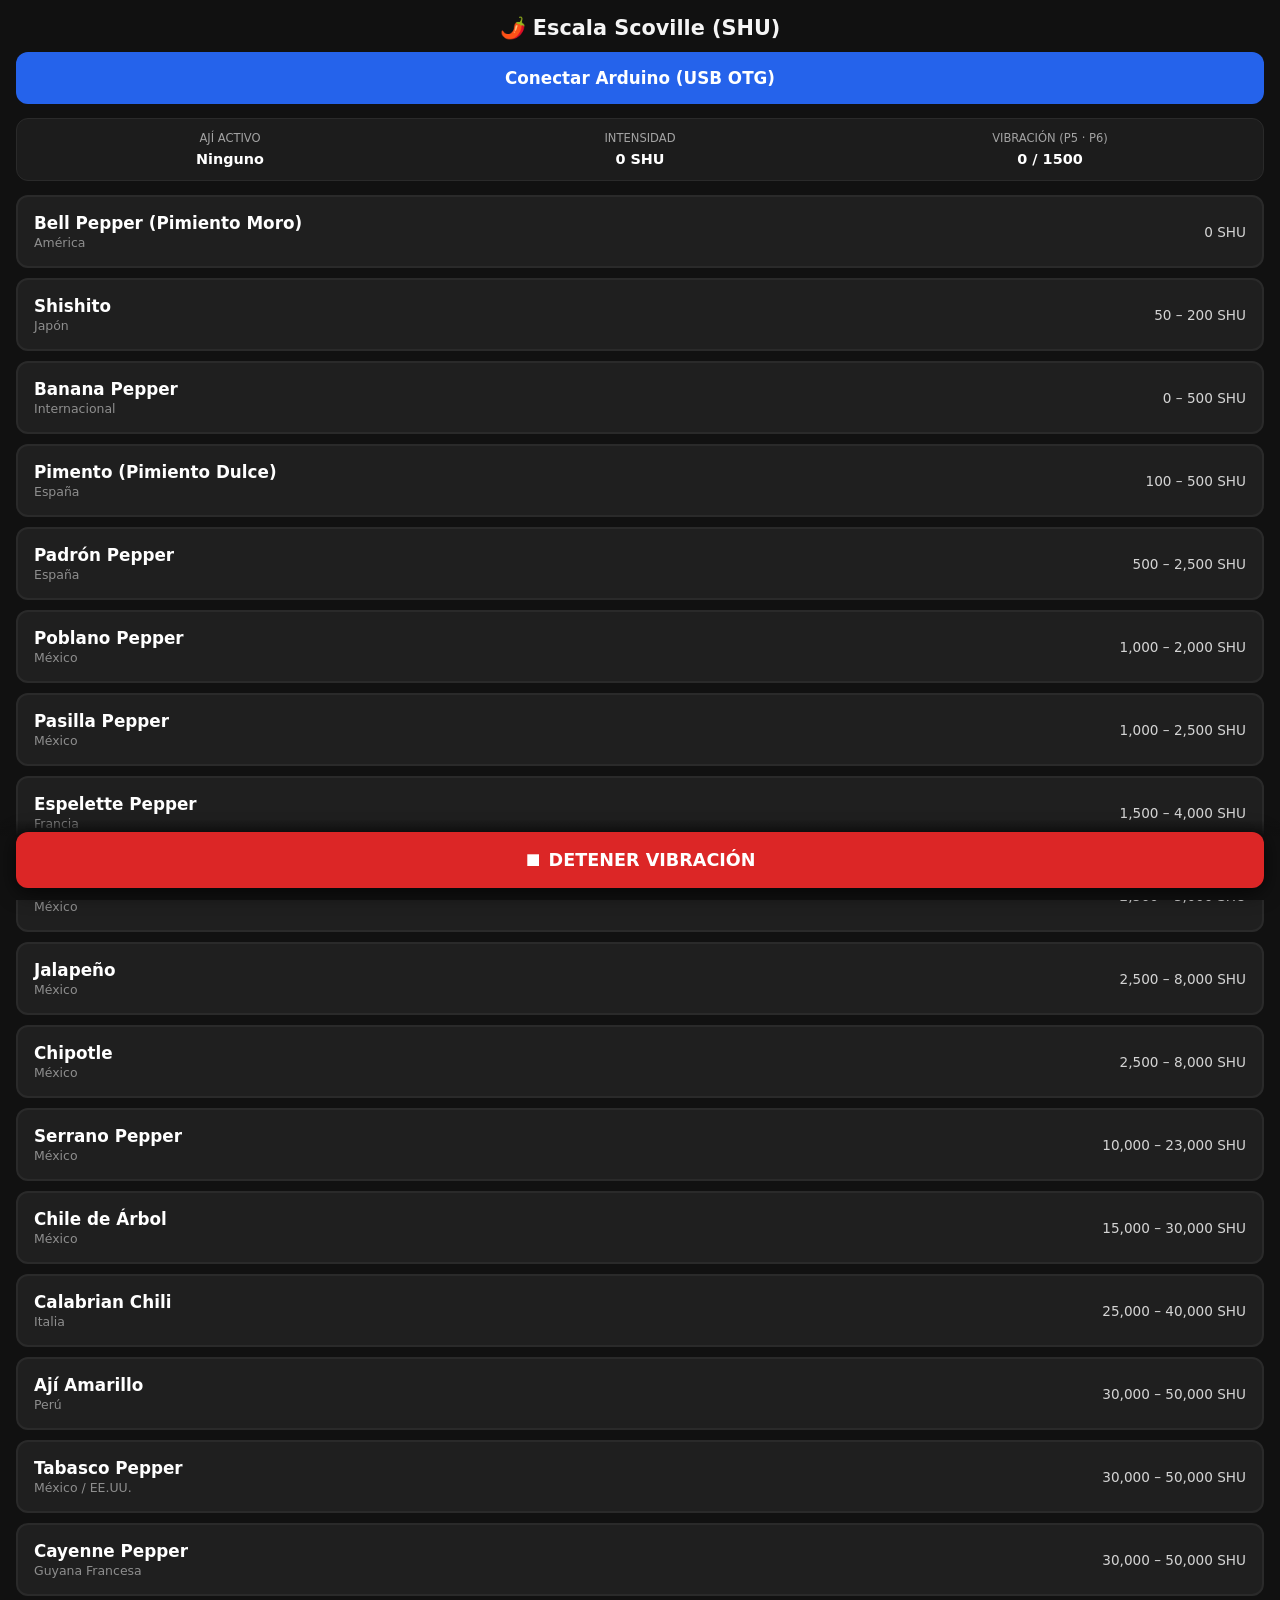
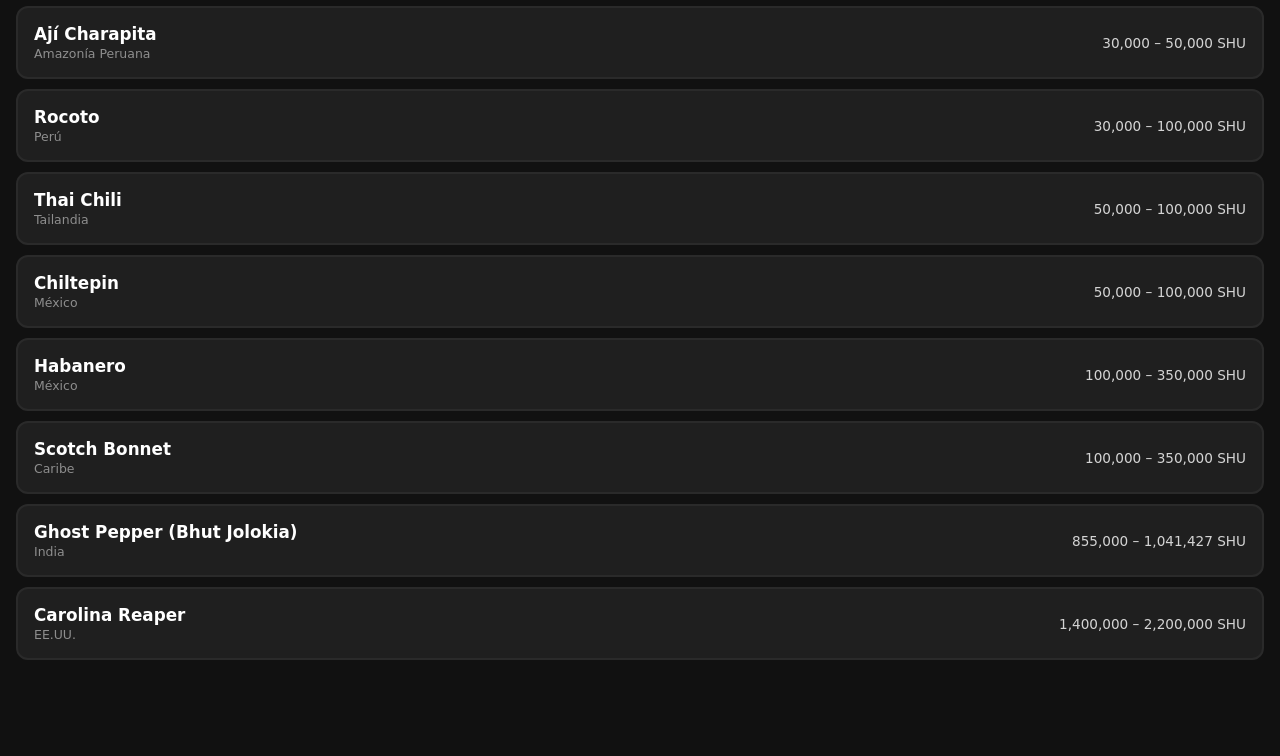
==== index.html @ cbf3cda1 "main page" ====
<!DOCTYPE html>
<html lang="es">
<head>
  <meta charset="UTF-8" />
  <meta name="viewport" content="width=device-width, initial-scale=1.0, maximum-scale=1.0, user-scalable=no" />
  <title>Atlas del Picor — Vibración Física (SHU)</title>
  <script src="https://app.protobject.com/framework/p.js"></script>
  <style>
    * { box-sizing: border-box; -webkit-tap-highlight-color: transparent; }
    body {
      font-family: system-ui, -apple-system, BlinkMacSystemFont, "Segoe UI", Roboto, sans-serif;
      margin: 0; padding: 16px 16px 96px 16px;
      background: #111111; color: #f5f5f5; min-height: 100vh;
    }
    header { margin-bottom: 14px; }
    h1 { font-size: 1.3rem; margin: 0 0 12px 0; text-align: center; }
    button {
      cursor: pointer; border: none; border-radius: 12px;
      font-weight: 600; font-family: inherit;
      transition: transform 0.08s ease, background-color 0.15s ease;
    }
    button:active { transform: scale(0.98); }
    #btnConnect { background: #2563eb; color: #ffffff; width: 100%; padding: 16px; font-size: 1.05rem; }
    #btnConnect.connected { background: #16a34a; }
    .telemetry {
      display: grid; grid-template-columns: repeat(3, 1fr); gap: 8px;
      background: #1c1c1c; border: 1px solid #2a2a2a; border-radius: 12px;
      padding: 12px; margin-bottom: 14px; text-align: center;
    }
    .telemetry-item .label { display: block; font-size: 0.72rem; color: #a3a3a3; text-transform: uppercase; margin-bottom: 4px; }
    .telemetry-item strong { font-size: 0.9rem; color: #ffffff; }
    .lista-ajies { display: flex; flex-direction: column; gap: 10px; }
    .aji-btn {
      background: #1f1f1f; color: #ffffff; padding: 16px;
      display: flex; justify-content: space-between; align-items: center;
      font-size: 1.05rem; border: 2px solid #2a2a2a; text-align: left;
    }
    .aji-btn.active { border-color: #ef4444; background: #381616; }
    .aji-info { display: flex; flex-direction: column; gap: 2px; }
    .aji-origen { font-size: 0.78rem; color: #8e8e8e; font-weight: 400; }
    .shu { font-size: 0.85rem; color: #d4d4d4; font-weight: 500; white-space: nowrap; }
    footer {
      position: fixed; bottom: 0; left: 0; right: 0; padding: 12px 16px;
      background: linear-gradient(to top, #111111 80%, rgba(17, 17, 17, 0));
    }
    #btnStop {
      width: 100%; background: #dc2626; color: #ffffff; padding: 18px;
      font-size: 1.1rem; box-shadow: 0 4px 20px rgba(0, 0, 0, 0.7);
    }
  </style>
</head>
<body>

  <header>
    <h1>🌶️ Escala Scoville (SHU)</h1>
    <button id="btnConnect" type="button">Conectar Arduino (USB OTG)</button>
  </header>

  <section class="telemetry" aria-live="polite">
    <div class="telemetry-item">
      <span class="label">Ají activo</span>
      <strong id="lblNombre">Ninguno</strong>
    </div>
    <div class="telemetry-item">
      <span class="label">Intensidad</span>
      <strong id="lblShu">0 SHU</strong>
    </div>
    <div class="telemetry-item">
      <span class="label">Vibración (P5 · P6)</span>
      <strong id="lblVel">0 / 1500</strong>
    </div>
  </section>

  <main class="lista-ajies" id="menuAjies"></main>

  <footer>
    <button id="btnStop" type="button">⏹ DETENER VIBRACIÓN</button>
  </footer>

  <script>
    const PIN_SERVO_1 = 5;
    const PIN_SERVO_2 = 6;
    const MAX_SHU = 1800000;

    let conectado = false;
    let intervaloVibracion = null;
    let direccion = 1;

    const AJIES = [
      { nombre: "Bell Pepper (Pimiento Moro)", origen: "América", rango: "0 SHU", shuPromedio: 0 },
      { nombre: "Shishito", origen: "Japón", rango: "50 – 200 SHU", shuPromedio: 125 },
      { nombre: "Banana Pepper", origen: "Internacional", rango: "0 – 500 SHU", shuPromedio: 250 },
      { nombre: "Pimento (Pimiento Dulce)", origen: "España", rango: "100 – 500 SHU", shuPromedio: 300 },
      { nombre: "Padrón Pepper", origen: "España", rango: "500 – 2,500 SHU", shuPromedio: 1500 },
      { nombre: "Poblano Pepper", origen: "México", rango: "1,000 – 2,000 SHU", shuPromedio: 1500 },
      { nombre: "Pasilla Pepper", origen: "México", rango: "1,000 – 2,500 SHU", shuPromedio: 1750 },
      { nombre: "Espelette Pepper", origen: "Francia", rango: "1,500 – 4,000 SHU", shuPromedio: 2750 },
      { nombre: "Guajillo Pepper", origen: "México", rango: "2,500 – 5,000 SHU", shuPromedio: 3750 },
      { nombre: "Jalapeño", origen: "México", rango: "2,500 – 8,000 SHU", shuPromedio: 5250 },
      { nombre: "Chipotle", origen: "México", rango: "2,500 – 8,000 SHU", shuPromedio: 5250 },
      { nombre: "Serrano Pepper", origen: "México", rango: "10,000 – 23,000 SHU", shuPromedio: 16500 },
      { nombre: "Chile de Árbol", origen: "México", rango: "15,000 – 30,000 SHU", shuPromedio: 22500 },
      { nombre: "Calabrian Chili", origen: "Italia", rango: "25,000 – 40,000 SHU", shuPromedio: 32500 },
      { nombre: "Ají Amarillo", origen: "Perú", rango: "30,000 – 50,000 SHU", shuPromedio: 40000 },
      { nombre: "Tabasco Pepper", origen: "México / EE.UU.", rango: "30,000 – 50,000 SHU", shuPromedio: 40000 },
      { nombre: "Cayenne Pepper", origen: "Guyana Francesa", rango: "30,000 – 50,000 SHU", shuPromedio: 40000 },
      { nombre: "Ají Charapita", origen: "Amazonía Peruana", rango: "30,000 – 50,000 SHU", shuPromedio: 40000 },
      { nombre: "Rocoto", origen: "Perú", rango: "30,000 – 100,000 SHU", shuPromedio: 65000 },
      { nombre: "Thai Chili", origen: "Tailandia", rango: "50,000 – 100,000 SHU", shuPromedio: 75000 },
      { nombre: "Chiltepin", origen: "México", rango: "50,000 – 100,000 SHU", shuPromedio: 75000 },
      { nombre: "Habanero", origen: "México", rango: "100,000 – 350,000 SHU", shuPromedio: 225000 },
      { nombre: "Scotch Bonnet", origen: "Caribe", rango: "100,000 – 350,000 SHU", shuPromedio: 225000 },
      { nombre: "Ghost Pepper (Bhut Jolokia)", origen: "India", rango: "855,000 – 1,041,427 SHU", shuPromedio: 948214 },
      { nombre: "Carolina Reaper", origen: "EE.UU.", rango: "1,400,000 – 2,200,000 SHU", shuPromedio: 1800000 }
    ];

    function calcularIntensidad(shu) {
      if (shu <= 0) return { velocidad: 0, periodoMs: 0 };
      const escala = Math.log10(shu + 1) / Math.log10(MAX_SHU + 1);
      // Fuerza más contrastada: de 250 (suave) a 1500 (máximo)
      const velocidad = Math.round(250 + escala * 1250);
      // Arco amplio: de 450 ms (recorrido lento y amplio) a 140 ms (sacudida rápida y amplia)
      const periodoMs = Math.round(450 - escala * 310);
      return { velocidad, periodoMs };
    }

    function escribirMotores(valor) {
      if (!conectado) return;
      Protobject.Arduino.contServoWrite({ pin: PIN_SERVO_1, value: valor });
      Protobject.Arduino.contServoWrite({ pin: PIN_SERVO_2, value: valor });
    }

    function detenerVibracion() {
      if (intervaloVibracion) {
        clearInterval(intervaloVibracion);
        intervaloVibracion = null;
      }
      escribirMotores(0);
    }

    function iniciarVibracion(velocidad, periodoMs) {
      detenerVibracion();
      if (velocidad <= 0) return;

      direccion = 1;
      escribirMotores(velocidad);

      intervaloVibracion = setInterval(() => {
        direccion *= -1;
        escribirMotores(velocidad * direccion);
      }, periodoMs);
    }

    const btnConnect = document.getElementById("btnConnect");
    btnConnect.addEventListener("click", async () => {
      try {
        await Protobject.Arduino.start();
        conectado = true;
        btnConnect.textContent = "✅ Arduino Conectado (Pines 5 y 6)";
        btnConnect.classList.add("connected");
        detenerVibracion();
      } catch (error) {
        alert("Error al conectar USB. Verifica que el cable esté conectado y cierra el Arduino IDE.");
      }
    });

    const contenedor = document.getElementById("menuAjies");
    AJIES.forEach((aji) => {
      const btn = document.createElement("button");
      btn.type = "button";
      btn.className = "aji-btn";
      btn.innerHTML = `
        <div class="aji-info">
          <span>${aji.nombre}</span>
          <span class="aji-origen">${aji.origen}</span>
        </div>
        <span class="shu">${aji.rango}</span>
      `;

      btn.addEventListener("click", () => {
        document.querySelectorAll(".aji-btn").forEach((b) => b.classList.remove("active"));
        btn.classList.add("active");

        const { velocidad, periodoMs } = calcularIntensidad(aji.shuPromedio);
        document.getElementById("lblNombre").textContent = aji.nombre;
        document.getElementById("lblShu").textContent = aji.rango;
        document.getElementById("lblVel").textContent = velocidad > 0 ? `${velocidad} (${periodoMs}ms)` : "0 / 1500";

        iniciarVibracion(velocidad, periodoMs);
      });

      contenedor.appendChild(btn);
    });

    document.getElementById("btnStop").addEventListener("click", () => {
      document.querySelectorAll(".aji-btn").forEach((b) => b.classList.remove("active"));
      document.getElementById("lblNombre").textContent = "Detenido";
      document.getElementById("lblShu").textContent = "0 SHU";
      document.getElementById("lblVel").textContent = "0 / 1500";
      detenerVibracion();
    });
  </script>
</body>
</html>
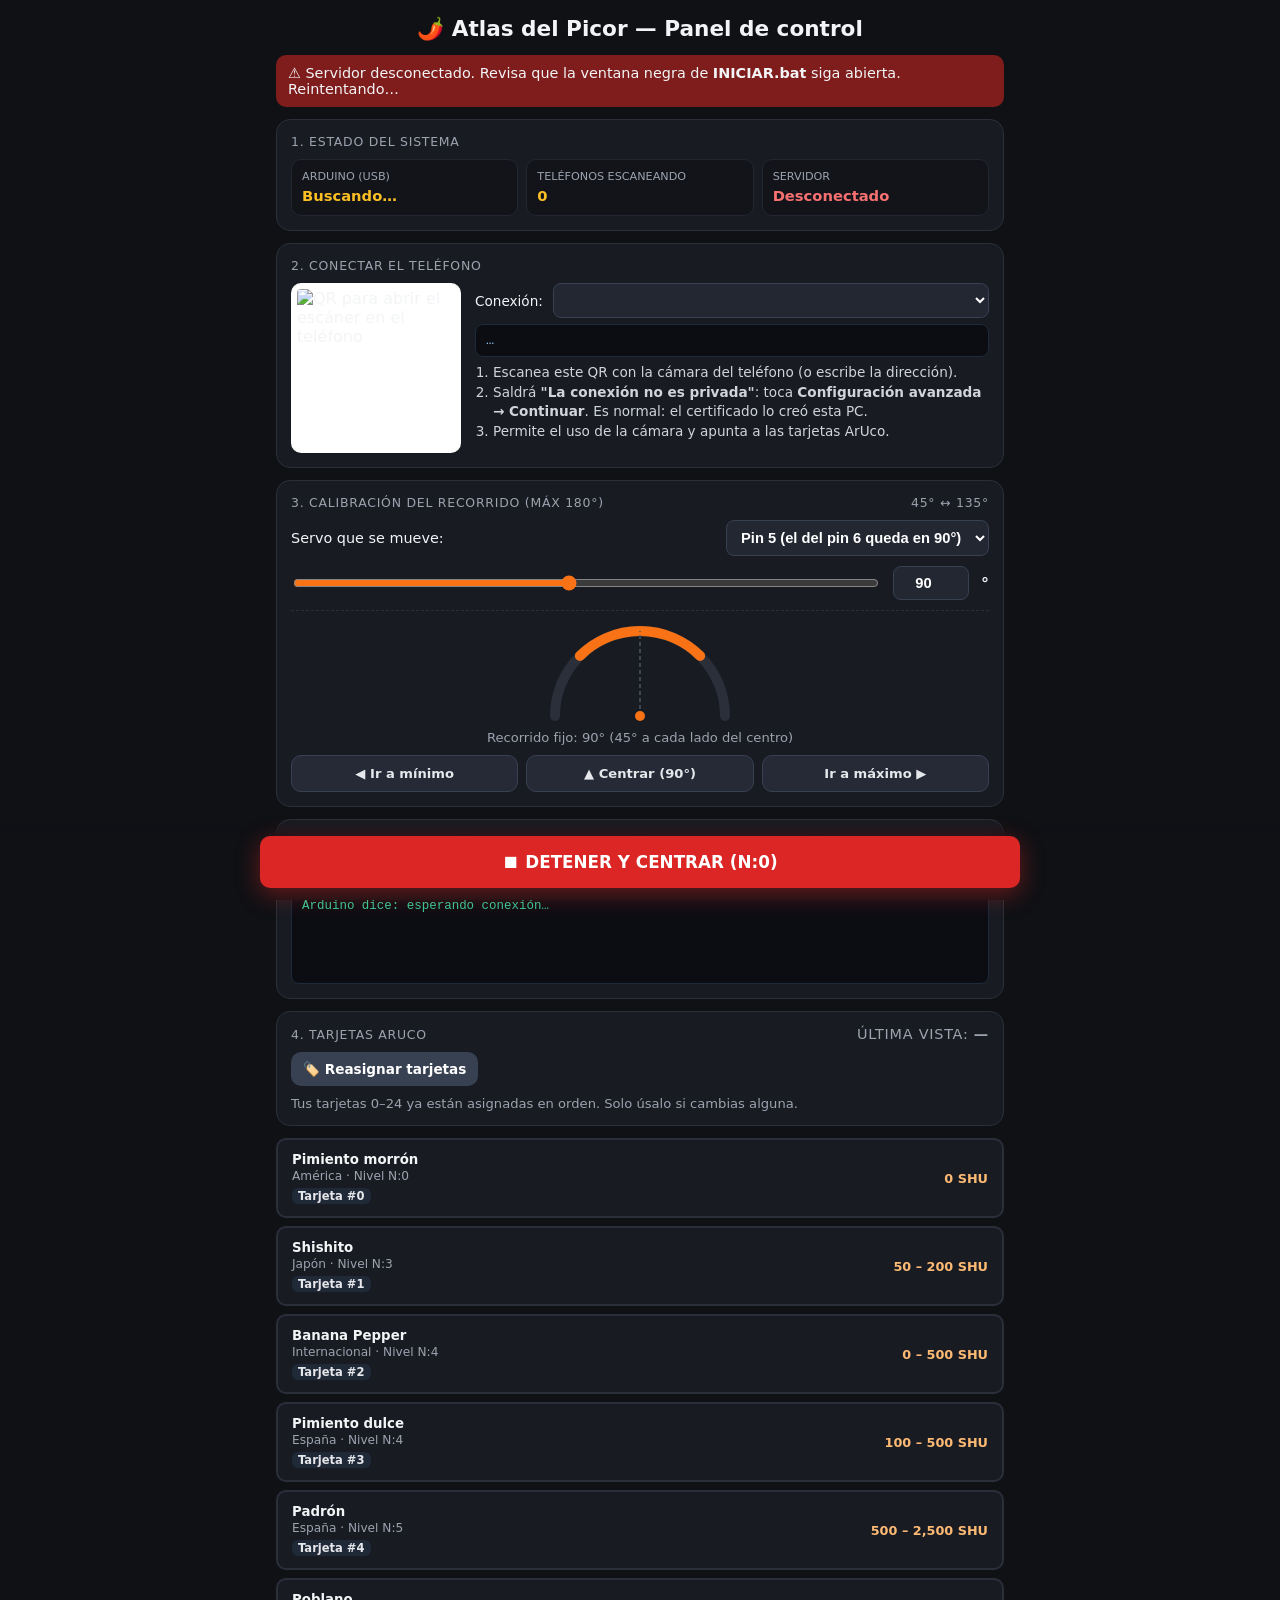
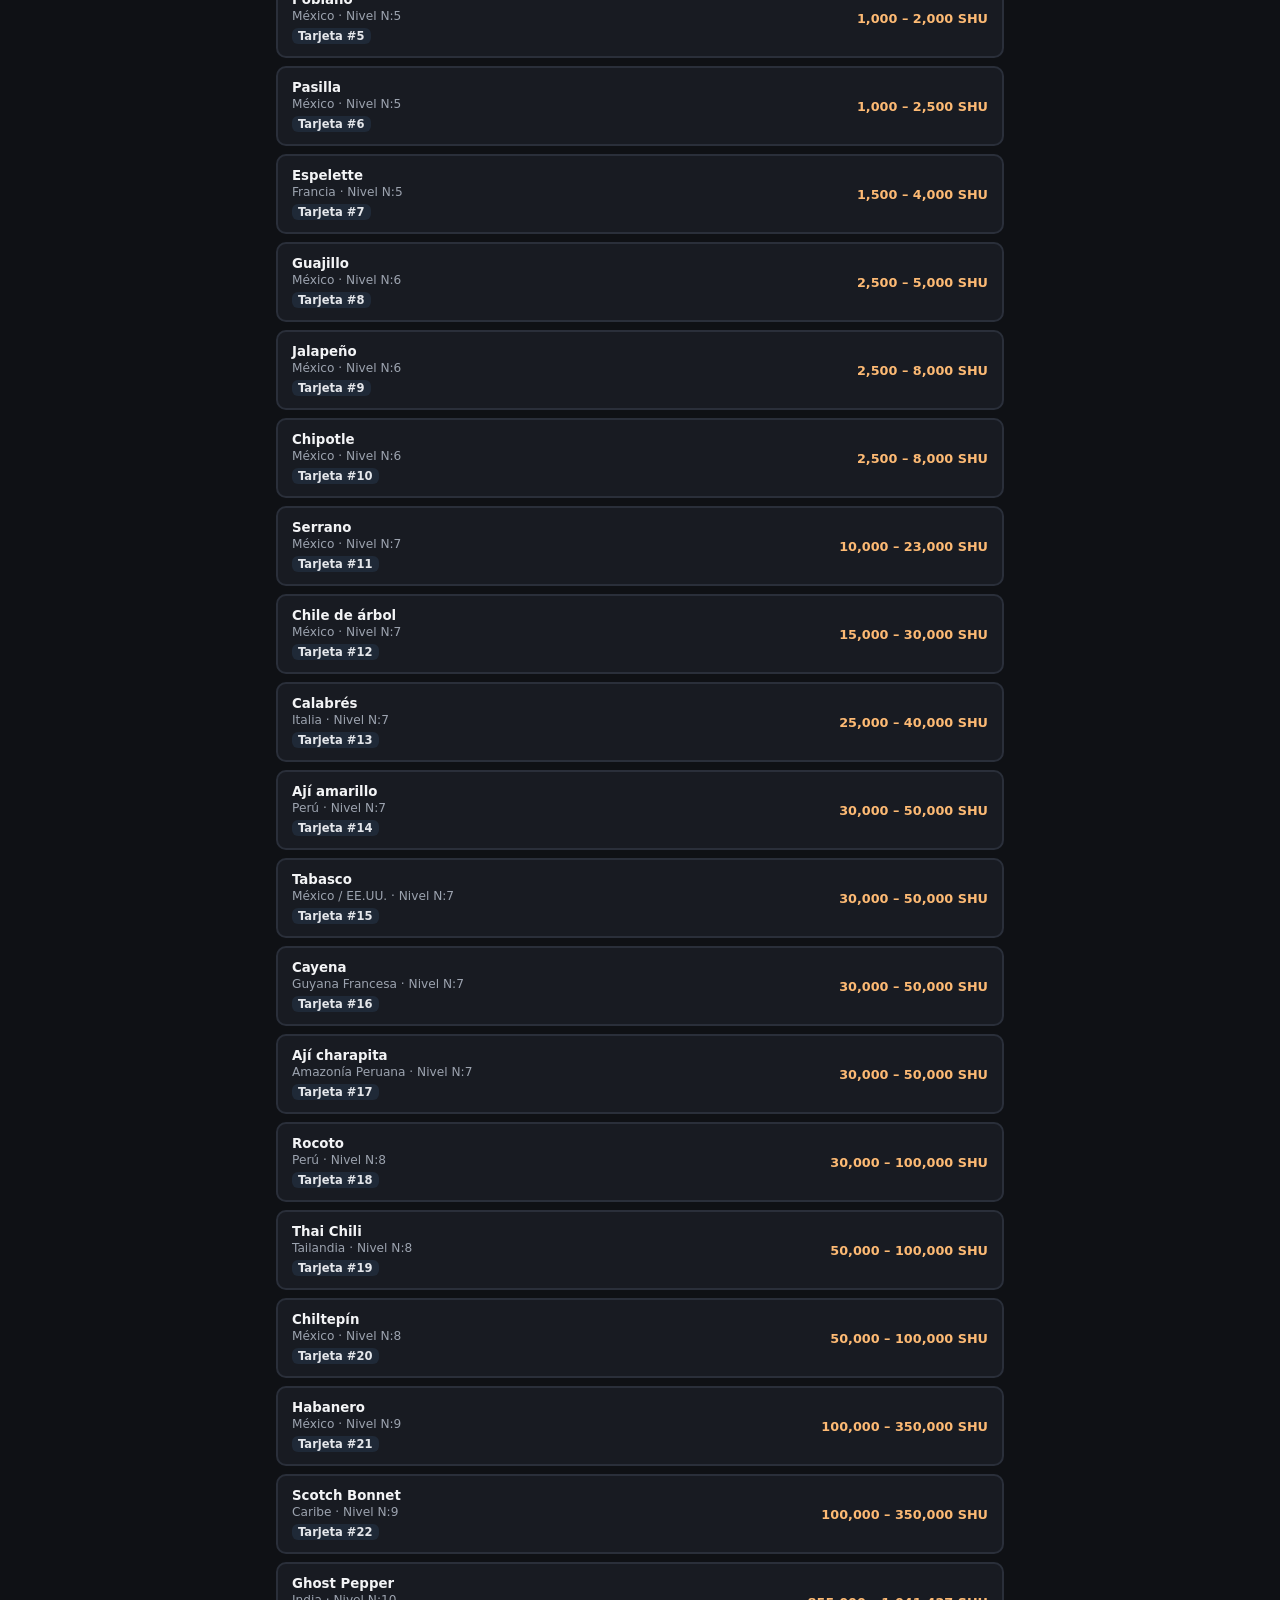
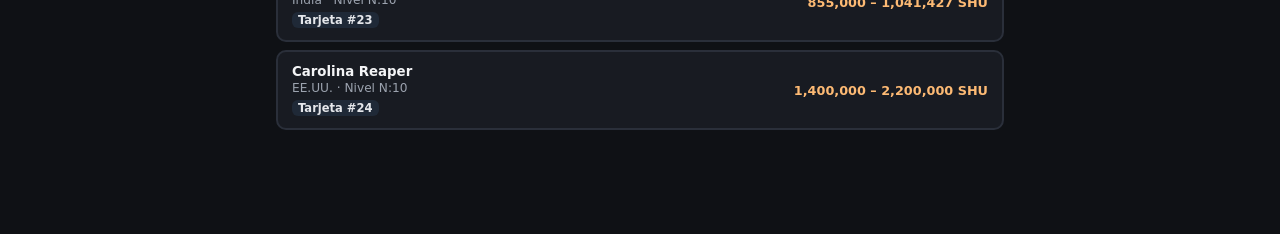
==== commit 667676ba: "Add files via upload Interfaz web de la versión "puente PC" del Atlas del Picor: el teléfono lee las" ====
--- a/index.html
+++ b/index.html
@@ -1,204 +1,388 @@
 <!DOCTYPE html>
+<!--
+  Atlas del Picor — PANEL DE CONTROL (se abre en la PC: http://localhost:3000)
+  Lo abre solo INICIAR.bat. Aquí se calibra el servo, se ve qué tarjeta leyó el
+  teléfono y se puede activar cualquier ají a mano.
+  Si dice "Servidor desconectado": la ventana negra de INICIAR.bat se cerró.
+-->
 <html lang="es">
 <head>
   <meta charset="UTF-8" />
-  <meta name="viewport" content="width=device-width, initial-scale=1.0, maximum-scale=1.0, user-scalable=no" />
-  <title>Atlas del Picor — Vibración Física (SHU)</title>
-  <script src="https://app.protobject.com/framework/p.js"></script>
+  <meta name="viewport" content="width=device-width, initial-scale=1.0" />
+  <title>Atlas del Picor — Panel</title>
+  <link rel="icon" href="data:," />
   <style>
-    * { box-sizing: border-box; -webkit-tap-highlight-color: transparent; }
+    :root {
+      --bg: #0f1115; --card: #181b22; --border: #2a2f3a;
+      --text: #f3f4f6; --muted: #9ca3af; --primary: #2563eb;
+      --success: #16a34a; --danger: #dc2626; --accent: #f97316; --warn: #f59e0b;
+    }
+    * { box-sizing: border-box; }
     body {
-      font-family: system-ui, -apple-system, BlinkMacSystemFont, "Segoe UI", Roboto, sans-serif;
-      margin: 0; padding: 16px 16px 96px 16px;
-      background: #111111; color: #f5f5f5; min-height: 100vh;
-    }
-    header { margin-bottom: 14px; }
-    h1 { font-size: 1.3rem; margin: 0 0 12px 0; text-align: center; }
-    button {
-      cursor: pointer; border: none; border-radius: 12px;
-      font-weight: 600; font-family: inherit;
-      transition: transform 0.08s ease, background-color 0.15s ease;
-    }
+      font-family: system-ui, -apple-system, sans-serif;
+      margin: 0 auto; padding: 16px 16px 104px;
+      background: var(--bg); color: var(--text); max-width: 760px;
+    }
+    h1 { font-size: 1.35rem; margin: 0 0 14px; text-align: center; }
+    .card { background: var(--card); border: 1px solid var(--border); border-radius: 14px; padding: 14px; margin-bottom: 12px; }
+    .card-title {
+      font-size: 0.78rem; text-transform: uppercase; letter-spacing: 0.06em; color: var(--muted);
+      margin: 0 0 10px; display: flex; justify-content: space-between; align-items: center; gap: 8px;
+    }
+    button { cursor: pointer; border: none; border-radius: 10px; font-weight: 600; font-family: inherit; }
     button:active { transform: scale(0.98); }
-    #btnConnect { background: #2563eb; color: #ffffff; width: 100%; padding: 16px; font-size: 1.05rem; }
-    #btnConnect.connected { background: #16a34a; }
-    .telemetry {
-      display: grid; grid-template-columns: repeat(3, 1fr); gap: 8px;
-      background: #1c1c1c; border: 1px solid #2a2a2a; border-radius: 12px;
-      padding: 12px; margin-bottom: 14px; text-align: center;
-    }
-    .telemetry-item .label { display: block; font-size: 0.72rem; color: #a3a3a3; text-transform: uppercase; margin-bottom: 4px; }
-    .telemetry-item strong { font-size: 0.9rem; color: #ffffff; }
-    .lista-ajies { display: flex; flex-direction: column; gap: 10px; }
+    .estado-grid { display: grid; grid-template-columns: repeat(3, 1fr); gap: 8px; }
+    @media (max-width: 560px) { .estado-grid { grid-template-columns: 1fr; } }
+    .chip { background: #12141a; border: 1px solid #222630; border-radius: 10px; padding: 10px; }
+    .chip span { display: block; font-size: 0.7rem; color: var(--muted); text-transform: uppercase; margin-bottom: 3px; }
+    .chip strong { font-size: 0.92rem; }
+    .ok { color: #4ade80; } .mal { color: #f87171; } .medio { color: #fbbf24; }
+    .telefono { display: grid; grid-template-columns: 170px 1fr; gap: 14px; align-items: start; }
+    @media (max-width: 560px) { .telefono { grid-template-columns: 1fr; justify-items: center; } }
+    #qr { width: 170px; height: 170px; background: #fff; border-radius: 10px; padding: 6px; }
+    .url-box {
+      background: #0b0d13; padding: 8px 10px; border-radius: 8px; font-family: monospace; font-size: 0.85rem;
+      color: #93c5fd; word-break: break-all; border: 1px solid #1e293b; margin: 6px 0;
+    }
+    ol.pasos { margin: 6px 0 0; padding-left: 18px; font-size: 0.85rem; color: #d1d5db; line-height: 1.45; }
+    select, input[type="number"] {
+      background: #232732; color: #fff; border: 1px solid #374151; border-radius: 8px;
+      padding: 8px 10px; font-size: 0.92rem; font-weight: 600;
+    }
+    input[type="number"] { width: 76px; text-align: center; }
+    .fila { display: flex; justify-content: space-between; align-items: center; gap: 10px; margin-bottom: 10px; }
+    .range-controls { display: flex; align-items: center; gap: 12px; }
+    input[type="range"] { flex: 1; accent-color: var(--accent); cursor: pointer; }
+    .arc-preview { display: flex; flex-direction: column; align-items: center; margin-top: 10px; padding-top: 10px; border-top: 1px dashed var(--border); }
+    .arc-info { font-size: 0.82rem; color: var(--muted); margin-top: 4px; }
+    .test-btns { display: grid; grid-template-columns: repeat(3, 1fr); gap: 8px; margin-top: 10px; }
+    .btn-test { background: #252a36; color: #e5e7eb; border: 1px solid #374151; padding: 10px 6px; font-size: 0.82rem; }
+    .telemetry { display: grid; grid-template-columns: repeat(4, 1fr); gap: 6px; text-align: center; }
+    .telemetry div { background: #12141a; padding: 8px 4px; border-radius: 8px; border: 1px solid #222630; }
+    .telemetry span { display: block; font-size: 0.68rem; color: var(--muted); text-transform: uppercase; }
+    .telemetry strong { font-size: 0.88rem; }
+    .log-box {
+      margin-top: 8px; background: #0b0d13; border: 1px solid #1e293b; border-radius: 8px; padding: 6px 10px;
+      font-family: monospace; font-size: 0.78rem; color: #34d399; height: 92px; overflow-y: auto; white-space: pre-wrap;
+    }
+    .asignar-barra { display: flex; align-items: center; gap: 10px; flex-wrap: wrap; }
+    #btnModoAsignar { background: #374151; color: #fff; padding: 9px 12px; font-size: 0.85rem; }
+    #btnModoAsignar.on { background: var(--warn); color: #111; }
+    #ayudaAsignar { font-size: 0.84rem; color: #fde68a; margin-top: 8px; display: none; }
+    #ayudaAsignar.visible { display: block; }
+    .ultimo { font-size: 0.9rem; }
+    .lista-ajies { display: flex; flex-direction: column; gap: 8px; }
     .aji-btn {
-      background: #1f1f1f; color: #ffffff; padding: 16px;
-      display: flex; justify-content: space-between; align-items: center;
-      font-size: 1.05rem; border: 2px solid #2a2a2a; text-align: left;
-    }
-    .aji-btn.active { border-color: #ef4444; background: #381616; }
-    .aji-info { display: flex; flex-direction: column; gap: 2px; }
-    .aji-origen { font-size: 0.78rem; color: #8e8e8e; font-weight: 400; }
-    .shu { font-size: 0.85rem; color: #d4d4d4; font-weight: 500; white-space: nowrap; }
+      background: var(--card); color: var(--text); padding: 12px 14px; display: flex; justify-content: space-between;
+      align-items: center; border: 2px solid var(--border); text-align: left; gap: 10px;
+    }
+    .aji-btn.active { border-color: var(--accent); background: #2b1810; }
+    .aji-btn.visto { box-shadow: 0 0 0 2px #fbbf24 inset; }
+    body.asignando .aji-btn { border-style: dashed; border-color: #a16207; }
+    .aji-meta { display: flex; flex-direction: column; gap: 2px; }
+    .aji-sub { font-size: 0.76rem; color: var(--muted); font-weight: 400; }
+    .aji-badge { text-align: right; font-size: 0.8rem; color: #fdba74; font-weight: 600; }
+    .aruco-tag { display: inline-block; background: #1f2937; color: #e5e7eb; border-radius: 6px; padding: 1px 6px; font-size: 0.72rem; margin-top: 3px; }
+    .aruco-tag.sin { background: #7f1d1d; }
     footer {
       position: fixed; bottom: 0; left: 0; right: 0; padding: 12px 16px;
-      background: linear-gradient(to top, #111111 80%, rgba(17, 17, 17, 0));
-    }
-    #btnStop {
-      width: 100%; background: #dc2626; color: #ffffff; padding: 18px;
-      font-size: 1.1rem; box-shadow: 0 4px 20px rgba(0, 0, 0, 0.7);
-    }
+      background: linear-gradient(to top, var(--bg) 82%, transparent); display: flex; justify-content: center;
+    }
+    #btnStop { width: 100%; max-width: 760px; background: var(--danger); color: #fff; padding: 16px; font-size: 1.05rem; box-shadow: 0 6px 24px rgba(220,38,38,.45); }
+    #avisoServidor { display: none; background: #7f1d1d; border-radius: 10px; padding: 10px 12px; margin-bottom: 12px; font-size: 0.9rem; }
+    #avisoServidor.visible { display: block; }
   </style>
 </head>
 <body>
-
-  <header>
-    <h1>🌶️ Escala Scoville (SHU)</h1>
-    <button id="btnConnect" type="button">Conectar Arduino (USB OTG)</button>
-  </header>
-
-  <section class="telemetry" aria-live="polite">
-    <div class="telemetry-item">
-      <span class="label">Ají activo</span>
-      <strong id="lblNombre">Ninguno</strong>
-    </div>
-    <div class="telemetry-item">
-      <span class="label">Intensidad</span>
-      <strong id="lblShu">0 SHU</strong>
-    </div>
-    <div class="telemetry-item">
-      <span class="label">Vibración (P5 · P6)</span>
-      <strong id="lblVel">0 / 1500</strong>
+  <h1>🌶️ Atlas del Picor — Panel de control</h1>
+
+  <div id="avisoServidor">⚠️ Servidor desconectado. Revisa que la ventana negra de <b>INICIAR.bat</b> siga abierta. Reintentando…</div>
+
+  <!-- 1. Estado -->
+  <section class="card">
+    <div class="card-title"><span>1. Estado del sistema</span></div>
+    <div class="estado-grid">
+      <div class="chip"><span>Arduino (USB)</span><strong id="estArduino" class="medio">Buscando…</strong></div>
+      <div class="chip"><span>Teléfonos escaneando</span><strong id="estTelefonos" class="medio">0</strong></div>
+      <div class="chip"><span>Servidor</span><strong id="estServidor" class="medio">Conectando…</strong></div>
+    </div>
+  </section>
+
+  <!-- 2. Teléfono -->
+  <section class="card">
+    <div class="card-title"><span>2. Conectar el teléfono</span></div>
+    <div class="telefono">
+      <img id="qr" alt="QR para abrir el escáner en el teléfono" />
+      <div>
+        <div class="fila" style="margin-bottom:4px;">
+          <label for="selectIp" style="font-size:0.85rem;">Conexión:</label>
+          <select id="selectIp" style="flex:1; font-size:0.82rem;"></select>
+        </div>
+        <div class="url-box" id="urlEscaner">…</div>
+        <ol class="pasos">
+          <li>Escanea este QR con la cámara del teléfono (o escribe la dirección).</li>
+          <li id="pasoCert">Saldrá <b>"La conexión no es privada"</b>: toca <b>Configuración avanzada → Continuar</b>. Es normal: el certificado lo creó esta PC.</li>
+          <li>Permite el uso de la cámara y apunta a las tarjetas ArUco.</li>
+        </ol>
+      </div>
+    </div>
+  </section>
+
+  <!-- 3. Calibración -->
+  <section class="card">
+    <div class="card-title"><span>3. Calibración del recorrido (máx 180°)</span><span id="lblLimites">45° ↔ 135°</span></div>
+    <div class="fila">
+      <label for="selectPin" style="font-size:0.9rem;">Servo que se mueve:</label>
+      <select id="selectPin">
+        <option value="5">Pin 5 (el del pin 6 queda en 90°)</option>
+        <option value="6">Pin 6 (el del pin 5 queda en 90°)</option>
+      </select>
+    </div>
+    <div class="range-controls">
+      <input type="range" id="sliderRango" min="10" max="180" step="2" value="90" />
+      <input type="number" id="numRango" min="10" max="180" step="2" value="90" />
+      <span style="font-weight:700;">°</span>
+    </div>
+    <div class="arc-preview">
+      <svg width="200" height="105" viewBox="0 0 200 105" aria-hidden="true">
+        <path d="M 15 95 A 85 85 0 0 1 185 95" fill="none" stroke="#2a2f3a" stroke-width="10" stroke-linecap="round" />
+        <path id="svgArcoActivo" d="" fill="none" stroke="#f97316" stroke-width="10" stroke-linecap="round" />
+        <line x1="100" y1="95" x2="100" y2="10" stroke="#4b5563" stroke-width="1.5" stroke-dasharray="4 3" />
+        <circle cx="100" cy="95" r="5" fill="#f97316" />
+      </svg>
+      <div class="arc-info" id="lblArcInfo"></div>
+    </div>
+    <div class="test-btns">
+      <button type="button" class="btn-test" data-prueba="MIN">◀ Ir a mínimo</button>
+      <button type="button" class="btn-test" data-prueba="CEN">▲ Centrar (90°)</button>
+      <button type="button" class="btn-test" data-prueba="MAX">Ir a máximo ▶</button>
+    </div>
+  </section>
+
+  <!-- 4. Telemetría -->
+  <section class="card">
+    <div class="telemetry">
+      <div><span>Ají</span><strong id="lblNombre">—</strong></div>
+      <div><span>Origen</span><strong id="lblOrigen">—</strong></div>
+      <div><span>Nivel (N)</span><strong id="lblNivel">N:0</strong></div>
+      <div><span>Rango</span><strong id="lblRangoTel">90°</strong></div>
+    </div>
+    <div class="log-box" id="logArduino">Arduino dice: esperando conexión…</div>
+  </section>
+
+  <!-- 5. Tarjetas -->
+  <section class="card">
+    <div class="card-title"><span>4. Tarjetas ArUco</span><span class="ultimo">Última vista: <b id="lblUltimo">—</b></span></div>
+    <div class="asignar-barra">
+      <button type="button" id="btnModoAsignar">🏷️ Reasignar tarjetas</button>
+      <span style="font-size:0.82rem; color:var(--muted);">Tus tarjetas 0–24 ya están asignadas en orden. Solo úsalo si cambias alguna.</span>
+    </div>
+    <div id="ayudaAsignar">
+      Modo reasignar: el motor NO se mueve. Muestra una tarjeta al teléfono y luego toca el ají que le corresponde.
+      <button type="button" id="btnAsignarDetener" style="margin-left:6px; background:#7f1d1d; color:#fff; padding:5px 9px; font-size:0.8rem;">Usar como "Detener"</button>
+      <button type="button" id="btnMapeoDefecto" style="margin-left:6px; background:#374151; color:#fff; padding:5px 9px; font-size:0.8rem;">Volver al orden 0–24</button>
     </div>
   </section>
 
   <main class="lista-ajies" id="menuAjies"></main>
 
-  <footer>
-    <button id="btnStop" type="button">⏹ DETENER VIBRACIÓN</button>
-  </footer>
-
+  <footer><button id="btnStop" type="button">⏹ DETENER Y CENTRAR (N:0)</button></footer>
+
+  <script src="ajies.js"></script>
   <script>
-    const PIN_SERVO_1 = 5;
-    const PIN_SERVO_2 = 6;
-    const MAX_SHU = 1800000;
-
-    let conectado = false;
-    let intervaloVibracion = null;
-    let direccion = 1;
-
-    const AJIES = [
-      { nombre: "Bell Pepper (Pimiento Moro)", origen: "América", rango: "0 SHU", shuPromedio: 0 },
-      { nombre: "Shishito", origen: "Japón", rango: "50 – 200 SHU", shuPromedio: 125 },
-      { nombre: "Banana Pepper", origen: "Internacional", rango: "0 – 500 SHU", shuPromedio: 250 },
-      { nombre: "Pimento (Pimiento Dulce)", origen: "España", rango: "100 – 500 SHU", shuPromedio: 300 },
-      { nombre: "Padrón Pepper", origen: "España", rango: "500 – 2,500 SHU", shuPromedio: 1500 },
-      { nombre: "Poblano Pepper", origen: "México", rango: "1,000 – 2,000 SHU", shuPromedio: 1500 },
-      { nombre: "Pasilla Pepper", origen: "México", rango: "1,000 – 2,500 SHU", shuPromedio: 1750 },
-      { nombre: "Espelette Pepper", origen: "Francia", rango: "1,500 – 4,000 SHU", shuPromedio: 2750 },
-      { nombre: "Guajillo Pepper", origen: "México", rango: "2,500 – 5,000 SHU", shuPromedio: 3750 },
-      { nombre: "Jalapeño", origen: "México", rango: "2,500 – 8,000 SHU", shuPromedio: 5250 },
-      { nombre: "Chipotle", origen: "México", rango: "2,500 – 8,000 SHU", shuPromedio: 5250 },
-      { nombre: "Serrano Pepper", origen: "México", rango: "10,000 – 23,000 SHU", shuPromedio: 16500 },
-      { nombre: "Chile de Árbol", origen: "México", rango: "15,000 – 30,000 SHU", shuPromedio: 22500 },
-      { nombre: "Calabrian Chili", origen: "Italia", rango: "25,000 – 40,000 SHU", shuPromedio: 32500 },
-      { nombre: "Ají Amarillo", origen: "Perú", rango: "30,000 – 50,000 SHU", shuPromedio: 40000 },
-      { nombre: "Tabasco Pepper", origen: "México / EE.UU.", rango: "30,000 – 50,000 SHU", shuPromedio: 40000 },
-      { nombre: "Cayenne Pepper", origen: "Guyana Francesa", rango: "30,000 – 50,000 SHU", shuPromedio: 40000 },
-      { nombre: "Ají Charapita", origen: "Amazonía Peruana", rango: "30,000 – 50,000 SHU", shuPromedio: 40000 },
-      { nombre: "Rocoto", origen: "Perú", rango: "30,000 – 100,000 SHU", shuPromedio: 65000 },
-      { nombre: "Thai Chili", origen: "Tailandia", rango: "50,000 – 100,000 SHU", shuPromedio: 75000 },
-      { nombre: "Chiltepin", origen: "México", rango: "50,000 – 100,000 SHU", shuPromedio: 75000 },
-      { nombre: "Habanero", origen: "México", rango: "100,000 – 350,000 SHU", shuPromedio: 225000 },
-      { nombre: "Scotch Bonnet", origen: "Caribe", rango: "100,000 – 350,000 SHU", shuPromedio: 225000 },
-      { nombre: "Ghost Pepper (Bhut Jolokia)", origen: "India", rango: "855,000 – 1,041,427 SHU", shuPromedio: 948214 },
-      { nombre: "Carolina Reaper", origen: "EE.UU.", rango: "1,400,000 – 2,200,000 SHU", shuPromedio: 1800000 }
-    ];
-
-    function calcularIntensidad(shu) {
-      if (shu <= 0) return { velocidad: 0, periodoMs: 0 };
-      const escala = Math.log10(shu + 1) / Math.log10(MAX_SHU + 1);
-      // Fuerza más contrastada: de 250 (suave) a 1500 (máximo)
-      const velocidad = Math.round(250 + escala * 1250);
-      // Arco amplio: de 450 ms (recorrido lento y amplio) a 140 ms (sacudida rápida y amplia)
-      const periodoMs = Math.round(450 - escala * 310);
-      return { velocidad, periodoMs };
-    }
-
-    function escribirMotores(valor) {
-      if (!conectado) return;
-      Protobject.Arduino.contServoWrite({ pin: PIN_SERVO_1, value: valor });
-      Protobject.Arduino.contServoWrite({ pin: PIN_SERVO_2, value: valor });
-    }
-
-    function detenerVibracion() {
-      if (intervaloVibracion) {
-        clearInterval(intervaloVibracion);
-        intervaloVibracion = null;
+    const CENTRO = 90;
+    const $ = id => document.getElementById(id);
+    let ws = null;
+    let colaWS = [];             // mensajes que esperan a que el WebSocket abra
+    let estadoServidor = null;   // último ESTADO recibido
+    let ultimoAruco = null;
+
+    // ---------- WebSocket con cola y reconexión ----------
+    function enviar(obj) {
+      const txt = JSON.stringify(obj);
+      if (ws && ws.readyState === WebSocket.OPEN) ws.send(txt); else colaWS.push(txt);
+    }
+    function conectarWS() {
+      const proto = location.protocol === "https:" ? "wss:" : "ws:";
+      ws = new WebSocket(`${proto}//${location.host}`);
+      ws.onopen = () => {
+        $("avisoServidor").classList.remove("visible");
+        $("estServidor").textContent = "En línea"; $("estServidor").className = "ok";
+        ws.send(JSON.stringify({ tipo: "HOLA", rol: "panel" }));
+        colaWS.splice(0).forEach(t => ws.send(t));
+      };
+      ws.onmessage = ev => {
+        let m; try { m = JSON.parse(ev.data); } catch { return; }
+        if (m.tipo === "ESTADO") { aplicarEstado(m); if ((m.tunel || null) !== (tunelActual || null)) cargarInfo(); }
+        else if (m.tipo === "TUNEL") cargarInfo();
+        else if (m.tipo === "ARDUINO_LOG") agregarLog(m.texto);
+        else if (m.tipo === "ACTIVADO") { if (!m.arduino) agregarLog("⚠️ Arduino no conectado: el nivel no llegó al motor"); }
+        else if (m.tipo === "ARUCO_SIN_ASIGNAR") agregarLog(`Tarjeta #${m.n} sin ají asignado`);
+      };
+      ws.onclose = () => {
+        $("avisoServidor").classList.add("visible");
+        $("estServidor").textContent = "Desconectado"; $("estServidor").className = "mal";
+        setTimeout(conectarWS, 2000);
+      };
+    }
+
+    function agregarLog(texto) {
+      const caja = $("logArduino");
+      if (caja.textContent.startsWith("Arduino dice: esperando")) caja.textContent = "";
+      const hora = new Date().toLocaleTimeString("es-MX", { hour12: false });
+      caja.textContent += `[${hora}] ${texto}\n`;
+      const lineas = caja.textContent.split("\n");
+      if (lineas.length > 60) caja.textContent = lineas.slice(-60).join("\n");
+      caja.scrollTop = caja.scrollHeight;
+    }
+
+    // ---------- Aplicar estado del servidor ----------
+    function aplicarEstado(e) {
+      estadoServidor = e;
+      const a = e.arduino;
+      $("estArduino").textContent = a.conectado ? `Conectado (${a.puerto})` : "No encontrado";
+      $("estArduino").className = a.conectado ? "ok" : "mal";
+      $("estTelefonos").textContent = e.escaneres;
+      $("estTelefonos").className = e.escaneres > 0 ? "ok" : "medio";
+
+      if (document.activeElement !== $("sliderRango") && document.activeElement !== $("numRango")) {
+        $("sliderRango").value = e.rango; dibujarRango(e.rango);
       }
-      escribirMotores(0);
-    }
-
-    function iniciarVibracion(velocidad, periodoMs) {
-      detenerVibracion();
-      if (velocidad <= 0) return;
-
-      direccion = 1;
-      escribirMotores(velocidad);
-
-      intervaloVibracion = setInterval(() => {
-        direccion *= -1;
-        escribirMotores(velocidad * direccion);
-      }, periodoMs);
-    }
-
-    const btnConnect = document.getElementById("btnConnect");
-    btnConnect.addEventListener("click", async () => {
+      $("selectPin").value = String(e.pin);
+
+      if (e.activo) {
+        $("lblNombre").textContent = e.activo.nombre;
+        $("lblOrigen").textContent = e.activo.origen;
+        $("lblNivel").textContent = `N:${e.activo.nivel}`;
+      } else {
+        $("lblNivel").textContent = "N:0";
+      }
+      document.querySelectorAll(".aji-btn").forEach(b =>
+        b.classList.toggle("active", !!e.activo && b.dataset.id === e.activo.id));
+
+      ultimoAruco = e.ultimoAruco;
+      if (ultimoAruco) {
+        const dest = ultimoAruco.asignado;
+        const nombre = dest === "DETENER" ? "Detener" : (dest ? (ajiPorId(dest) || {}).nombre : "sin asignar");
+        $("lblUltimo").textContent = `#${ultimoAruco.n} → ${nombre}`;
+      }
+      document.querySelectorAll(".aji-btn").forEach(b =>
+        b.classList.toggle("visto", e.modoAsignar && !!ultimoAruco && b.dataset.id === ultimoAruco.asignado));
+
+      $("btnModoAsignar").classList.toggle("on", e.modoAsignar);
+      $("btnModoAsignar").textContent = e.modoAsignar ? "✅ Terminar de reasignar" : "🏷️ Reasignar tarjetas";
+      $("ayudaAsignar").classList.toggle("visible", e.modoAsignar);
+      document.body.classList.toggle("asignando", e.modoAsignar);
+
+      // Etiqueta con el número de tarjeta de cada ají
+      const inverso = {};
+      Object.entries(e.mapeo).forEach(([n, id]) => { inverso[id] = n; });
+      document.querySelectorAll(".aji-btn").forEach(b => {
+        const tag = b.querySelector(".aruco-tag");
+        const n = inverso[b.dataset.id];
+        tag.textContent = n !== undefined ? `Tarjeta #${n}` : "Sin tarjeta";
+        tag.classList.toggle("sin", n === undefined);
+      });
+    }
+
+    // ---------- Calibración ----------
+    function polar(cx, cy, r, grados) {
+      const rad = ((180 - grados) * Math.PI) / 180;
+      return { x: cx + r * Math.cos(rad), y: cy - r * Math.sin(rad) };
+    }
+    function dibujarRango(r) {
+      r = Math.max(10, Math.min(180, parseInt(r, 10) || 90)); r -= r % 2;
+      $("sliderRango").value = r; $("numRango").value = r;
+      const min = CENTRO - r / 2, max = CENTRO + r / 2;
+      $("lblLimites").textContent = `${min}° ↔ ${max}°`;
+      $("lblRangoTel").textContent = `${r}°`;
+      $("lblArcInfo").textContent = `Recorrido fijo: ${r}° (${r / 2}° a cada lado del centro)`;
+      const a = polar(100, 95, 85, min), b = polar(100, 95, 85, max);
+      $("svgArcoActivo").setAttribute("d", `M ${a.x.toFixed(1)} ${a.y.toFixed(1)} A 85 85 0 0 1 ${b.x.toFixed(1)} ${b.y.toFixed(1)}`);
+      return r;
+    }
+    let temporizadorRango = null;
+    function cambiarRango(valor) {
+      const r = dibujarRango(valor);
+      clearTimeout(temporizadorRango);
+      temporizadorRango = setTimeout(() => enviar({ tipo: "RANGO", valor: r }), 120);
+    }
+    $("sliderRango").addEventListener("input", e => cambiarRango(e.target.value));
+    $("numRango").addEventListener("change", e => cambiarRango(e.target.value));
+    $("selectPin").addEventListener("change", e => enviar({ tipo: "PIN", valor: Number(e.target.value) }));
+    document.querySelectorAll("[data-prueba]").forEach(b =>
+      b.addEventListener("click", () => {
+        enviar({ tipo: "PRUEBA", pos: b.dataset.prueba });
+        $("lblNombre").textContent = b.textContent.trim(); $("lblOrigen").textContent = "calibración";
+      }));
+
+    // ---------- Teléfono: QR y URL ----------
+    // "publica" = túnel por internet (funciona desde cualquier red); las demás son IPs del WiFi local
+    let tunelActual = null;
+    async function cargarInfo() {
       try {
-        await Protobject.Arduino.start();
-        conectado = true;
-        btnConnect.textContent = "✅ Arduino Conectado (Pines 5 y 6)";
-        btnConnect.classList.add("connected");
-        detenerVibracion();
-      } catch (error) {
-        alert("Error al conectar USB. Verifica que el cable esté conectado y cierra el Arduino IDE.");
-      }
+        const info = await (await fetch("/info")).json();
+        const sel = $("selectIp");
+        const elegido = sel.value;
+        sel.innerHTML = "";
+        const opciones = [];
+        if (info.publica) opciones.push({ valor: "publica", texto: "🌍 Internet — funciona en cualquier red (recomendado)", url: info.publica });
+        info.ips.forEach(i => opciones.push({ valor: i.ip, texto: `📶 Mismo WiFi: ${i.ip} — ${i.interfaz}`, url: i.url }));
+        if (!opciones.length) { $("urlEscaner").textContent = "Esperando red o túnel…"; $("qr").removeAttribute("src"); return; }
+        opciones.forEach(o => {
+          const op = document.createElement("option");
+          op.value = o.valor; op.textContent = o.texto; sel.appendChild(op);
+        });
+        if (opciones.some(o => o.valor === elegido)) sel.value = elegido;
+        const mostrar = () => {
+          const o = opciones.find(x => x.valor === sel.value);
+          $("urlEscaner").textContent = o.url;
+          $("qr").src = `/qr.svg?ip=${encodeURIComponent(o.valor)}&t=${Date.now()}`;
+          $("pasoCert").style.display = o.valor === "publica" ? "none" : "";
+        };
+        sel.onchange = mostrar; mostrar();
+        tunelActual = info.publica ? info.publica.replace(/\/escaner\.html$/, "") : null;
+      } catch { setTimeout(cargarInfo, 2000); }
+    }
+
+    // ---------- Lista de ajíes ----------
+    const menu = $("menuAjies");
+    AJIES.forEach(aji => {
+      const btn = document.createElement("button");
+      btn.type = "button"; btn.className = "aji-btn"; btn.dataset.id = aji.id;
+      btn.innerHTML = `
+        <div class="aji-meta">
+          <strong>${aji.nombre}</strong>
+          <span class="aji-sub">${aji.origen} · Nivel N:${calcularNivel(aji.shu)}</span>
+          <span><span class="aruco-tag">Tarjeta #${aji.aruco}</span></span>
+        </div>
+        <div class="aji-badge">${aji.rangoShu}</div>`;
+      btn.addEventListener("click", () => {
+        if (estadoServidor && estadoServidor.modoAsignar) {
+          if (!ultimoAruco) { alert("Primero muestra una tarjeta a la cámara del teléfono."); return; }
+          enviar({ tipo: "ASIGNAR", n: ultimoAruco.n, destino: aji.id });
+        } else {
+          enviar({ tipo: "ACTIVAR_AJI", id: aji.id, origen: "panel" });
+        }
+      });
+      menu.appendChild(btn);
     });
 
-    const contenedor = document.getElementById("menuAjies");
-    AJIES.forEach((aji) => {
-      const btn = document.createElement("button");
-      btn.type = "button";
-      btn.className = "aji-btn";
-      btn.innerHTML = `
-        <div class="aji-info">
-          <span>${aji.nombre}</span>
-          <span class="aji-origen">${aji.origen}</span>
-        </div>
-        <span class="shu">${aji.rango}</span>
-      `;
-
-      btn.addEventListener("click", () => {
-        document.querySelectorAll(".aji-btn").forEach((b) => b.classList.remove("active"));
-        btn.classList.add("active");
-
-        const { velocidad, periodoMs } = calcularIntensidad(aji.shuPromedio);
-        document.getElementById("lblNombre").textContent = aji.nombre;
-        document.getElementById("lblShu").textContent = aji.rango;
-        document.getElementById("lblVel").textContent = velocidad > 0 ? `${velocidad} (${periodoMs}ms)` : "0 / 1500";
-
-        iniciarVibracion(velocidad, periodoMs);
-      });
-
-      contenedor.appendChild(btn);
+    $("btnModoAsignar").addEventListener("click", () =>
+      enviar({ tipo: "MODO_ASIGNAR", activo: !(estadoServidor && estadoServidor.modoAsignar) }));
+    $("btnAsignarDetener").addEventListener("click", () => {
+      if (!ultimoAruco) { alert("Primero muestra una tarjeta a la cámara del teléfono."); return; }
+      enviar({ tipo: "ASIGNAR", n: ultimoAruco.n, destino: "DETENER" });
     });
-
-    document.getElementById("btnStop").addEventListener("click", () => {
-      document.querySelectorAll(".aji-btn").forEach((b) => b.classList.remove("active"));
-      document.getElementById("lblNombre").textContent = "Detenido";
-      document.getElementById("lblShu").textContent = "0 SHU";
-      document.getElementById("lblVel").textContent = "0 / 1500";
-      detenerVibracion();
+    $("btnMapeoDefecto").addEventListener("click", () => {
+      if (confirm("¿Volver a la asignación original (tarjeta 0 = Pimiento morrón … 24 = Carolina Reaper)?"))
+        enviar({ tipo: "MAPEO_DEFECTO" });
     });
+    $("btnStop").addEventListener("click", () => enviar({ tipo: "DETENER", origen: "panel" }));
+
+    dibujarRango(90);
+    cargarInfo();
+    conectarWS();
   </script>
 </body>
-</html>+</html>
